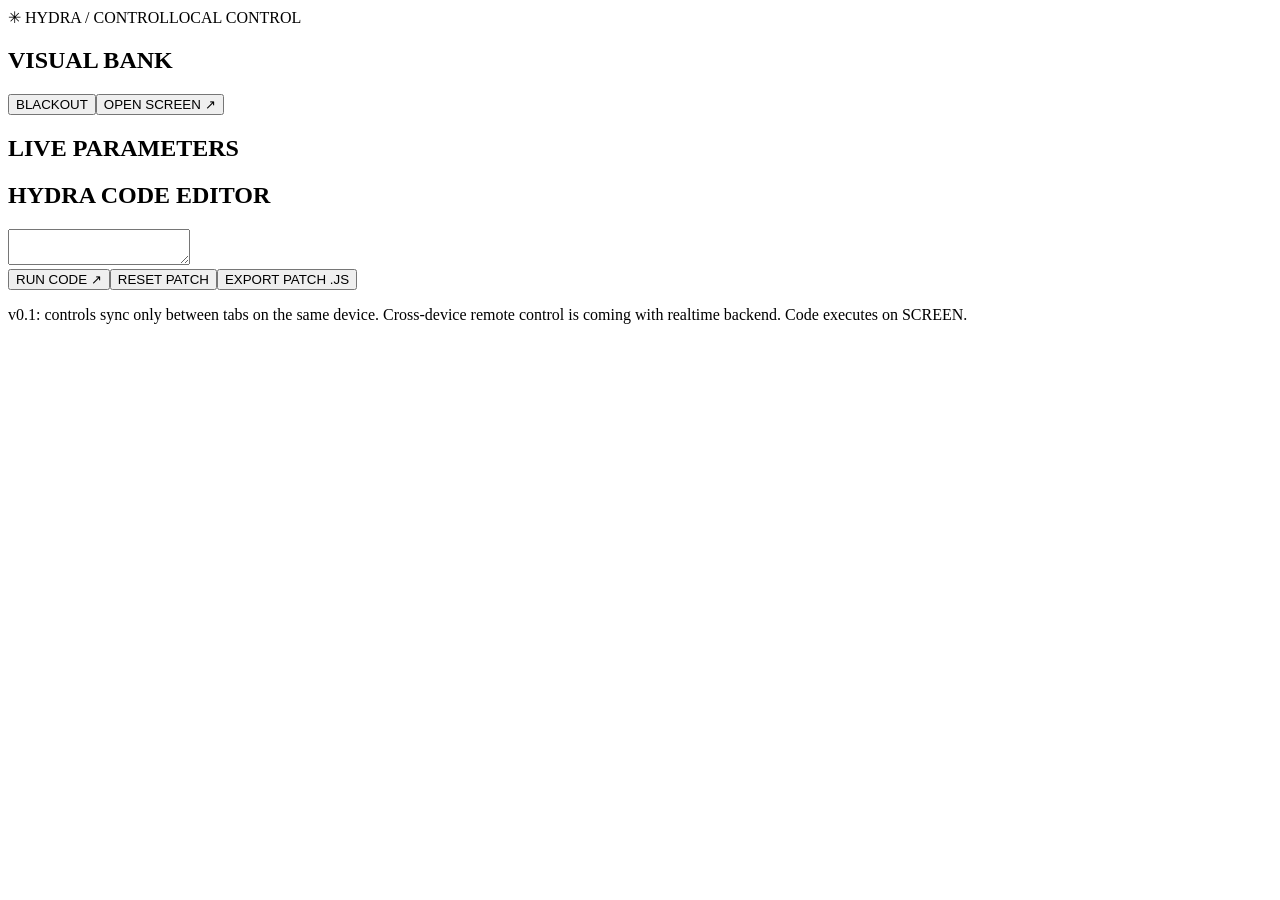
==== control/index.html @ 58c68cfe "feat: add Hydra visual bank starter - control/index.html" ====
<!doctype html><html lang="it"><head><meta charset="UTF-8"><meta name="viewport" content="width=device-width,initial-scale=1"><title>HYDRA / CONTROL</title><link rel="stylesheet" href="./style.css"></head><body><header><span>✳ HYDRA / CONTROL</span><span id="connection">LOCAL CONTROL</span></header><main><section><h1>VISUAL BANK</h1><div id="patches"></div><div class="buttons"><button id="blackout">BLACKOUT</button><button id="open-screen">OPEN SCREEN ↗</button></div></section><section><h2>LIVE PARAMETERS</h2><div id="sliders"></div><h2>HYDRA CODE EDITOR</h2><textarea id="code" spellcheck="false" aria-label="Hydra code"></textarea><div class="buttons"><button id="run">RUN CODE ↗</button><button id="reset">RESET PATCH</button><button id="save">EXPORT PATCH .JS</button></div><p class="hint">v0.1: controls sync only between tabs on the same device. Cross-device remote control is coming with realtime backend. Code executes on SCREEN.</p></section></main><script type="module" src="./control.js"></script></body></html>
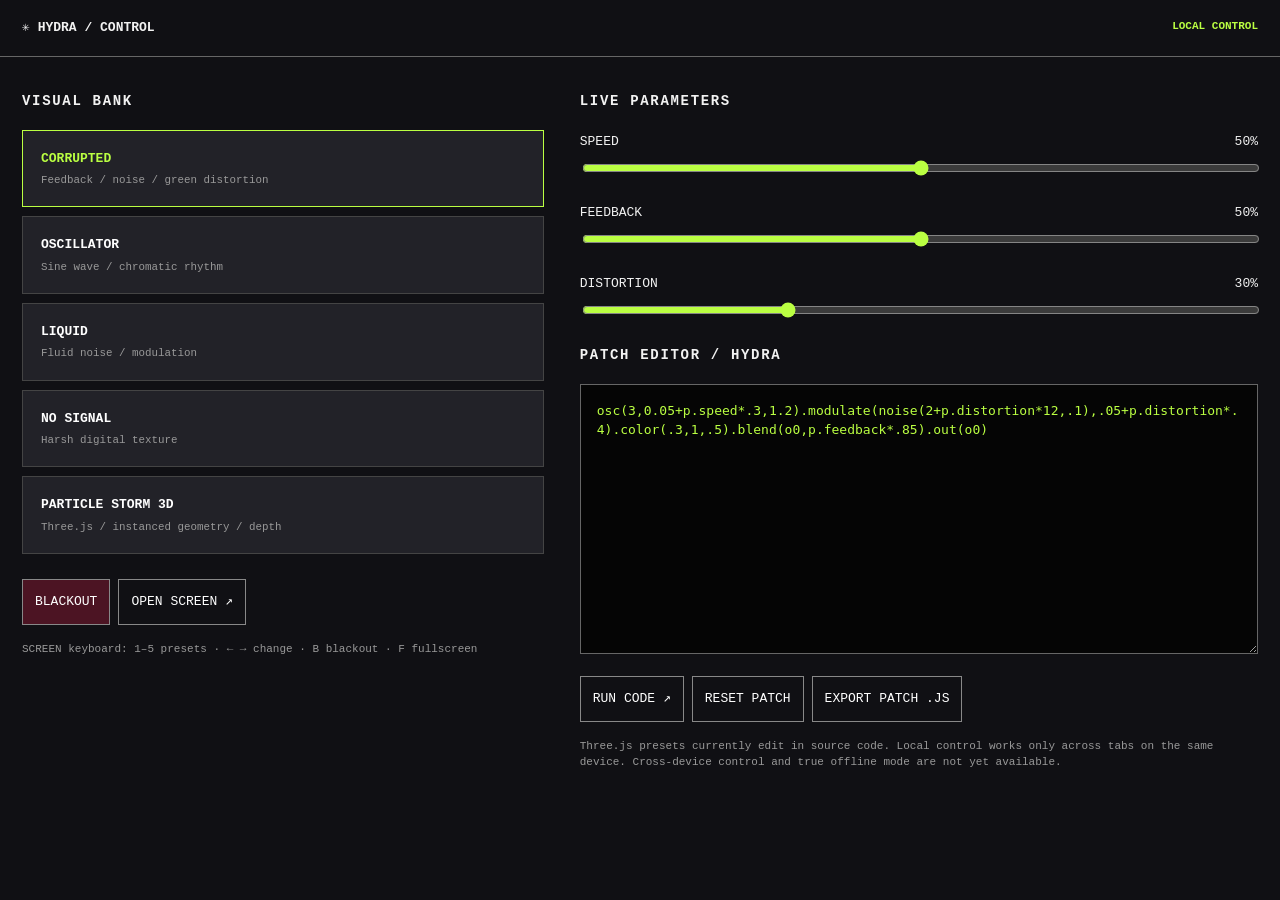
==== commit ff91c804: "feat: add Three.js engine and keyboard failsafe" ====
--- a/control/index.html
+++ b/control/index.html
@@ -1 +1 @@
-<!doctype html><html lang="it"><head><meta charset="UTF-8"><meta name="viewport" content="width=device-width,initial-scale=1"><title>HYDRA / CONTROL</title><link rel="stylesheet" href="./style.css"></head><body><header><span>✳ HYDRA / CONTROL</span><span id="connection">LOCAL CONTROL</span></header><main><section><h1>VISUAL BANK</h1><div id="patches"></div><div class="buttons"><button id="blackout">BLACKOUT</button><button id="open-screen">OPEN SCREEN ↗</button></div></section><section><h2>LIVE PARAMETERS</h2><div id="sliders"></div><h2>HYDRA CODE EDITOR</h2><textarea id="code" spellcheck="false" aria-label="Hydra code"></textarea><div class="buttons"><button id="run">RUN CODE ↗</button><button id="reset">RESET PATCH</button><button id="save">EXPORT PATCH .JS</button></div><p class="hint">v0.1: controls sync only between tabs on the same device. Cross-device remote control is coming with realtime backend. Code executes on SCREEN.</p></section></main><script type="module" src="./control.js"></script></body></html>+<!doctype html><html lang="it"><head><meta charset="UTF-8"><meta name="viewport" content="width=device-width,initial-scale=1"><title>HYDRA / CONTROL</title><link rel="stylesheet" href="./style.css"></head><body><header><span>✳ HYDRA / CONTROL</span><span id="connection">LOCAL CONTROL</span></header><main><section><h1>VISUAL BANK</h1><div id="patches"></div><div class="buttons"><button id="blackout">BLACKOUT</button><button id="open-screen">OPEN SCREEN ↗</button></div><p class="hint">SCREEN keyboard: 1–5 presets · ← → change · B blackout · F fullscreen</p></section><section><h2>LIVE PARAMETERS</h2><div id="sliders"></div><h2>PATCH EDITOR / HYDRA</h2><textarea id="code" spellcheck="false" aria-label="Hydra code"></textarea><div class="buttons"><button id="run">RUN CODE ↗</button><button id="reset">RESET PATCH</button><button id="save">EXPORT PATCH .JS</button></div><p class="hint">Three.js presets currently edit in source code. Local control works only across tabs on the same device. Cross-device control and true offline mode are not yet available.</p></section></main><script type="module" src="./control.js"></script></body></html>
--- a/control/style.css
+++ b/control/style.css
@@ -0,0 +1 @@
+:root{color-scheme:dark}*{box-sizing:border-box}body{margin:0;background:#101014;color:#f2f2f2;font:13px/1.5 'Courier New',monospace}header{padding:18px 22px;border-bottom:1px solid #666;display:flex;justify-content:space-between;gap:12px;font-weight:bold}#connection{color:#baff42;font-size:11px}main{padding:22px;display:grid;grid-template-columns:1fr 1.3fr;gap:36px}h1,h2{font-size:14px;letter-spacing:.12em;margin:12px 0 18px}.patch{width:100%;text-align:left;background:#222228;border:1px solid #444;color:white;padding:18px;margin-bottom:9px;cursor:pointer}.patch.active{border-color:#baff42;color:#baff42}.patch small{display:block;color:#999;margin-top:4px}.buttons{display:flex;gap:8px;flex-wrap:wrap;margin:16px 0}button{font:inherit;cursor:pointer} .buttons button{border:1px solid #888;background:transparent;color:#fff;padding:12px}button:hover{border-color:#baff42;color:#baff42}#blackout{background:#4c1423}.param{margin:20px 0}.param label{display:flex;justify-content:space-between}input[type=range]{width:100%;accent-color:#baff42;margin-top:9px}textarea{width:100%;min-height:270px;background:#050505;border:1px solid #666;color:#baff42;padding:16px;font:13px/1.5 monospace;resize:vertical}.hint{color:#999;font-size:11px}@media(max-width:700px){main{display:block;padding:16px}section{margin-bottom:32px}textarea{min-height:220px}header{padding:14px}}
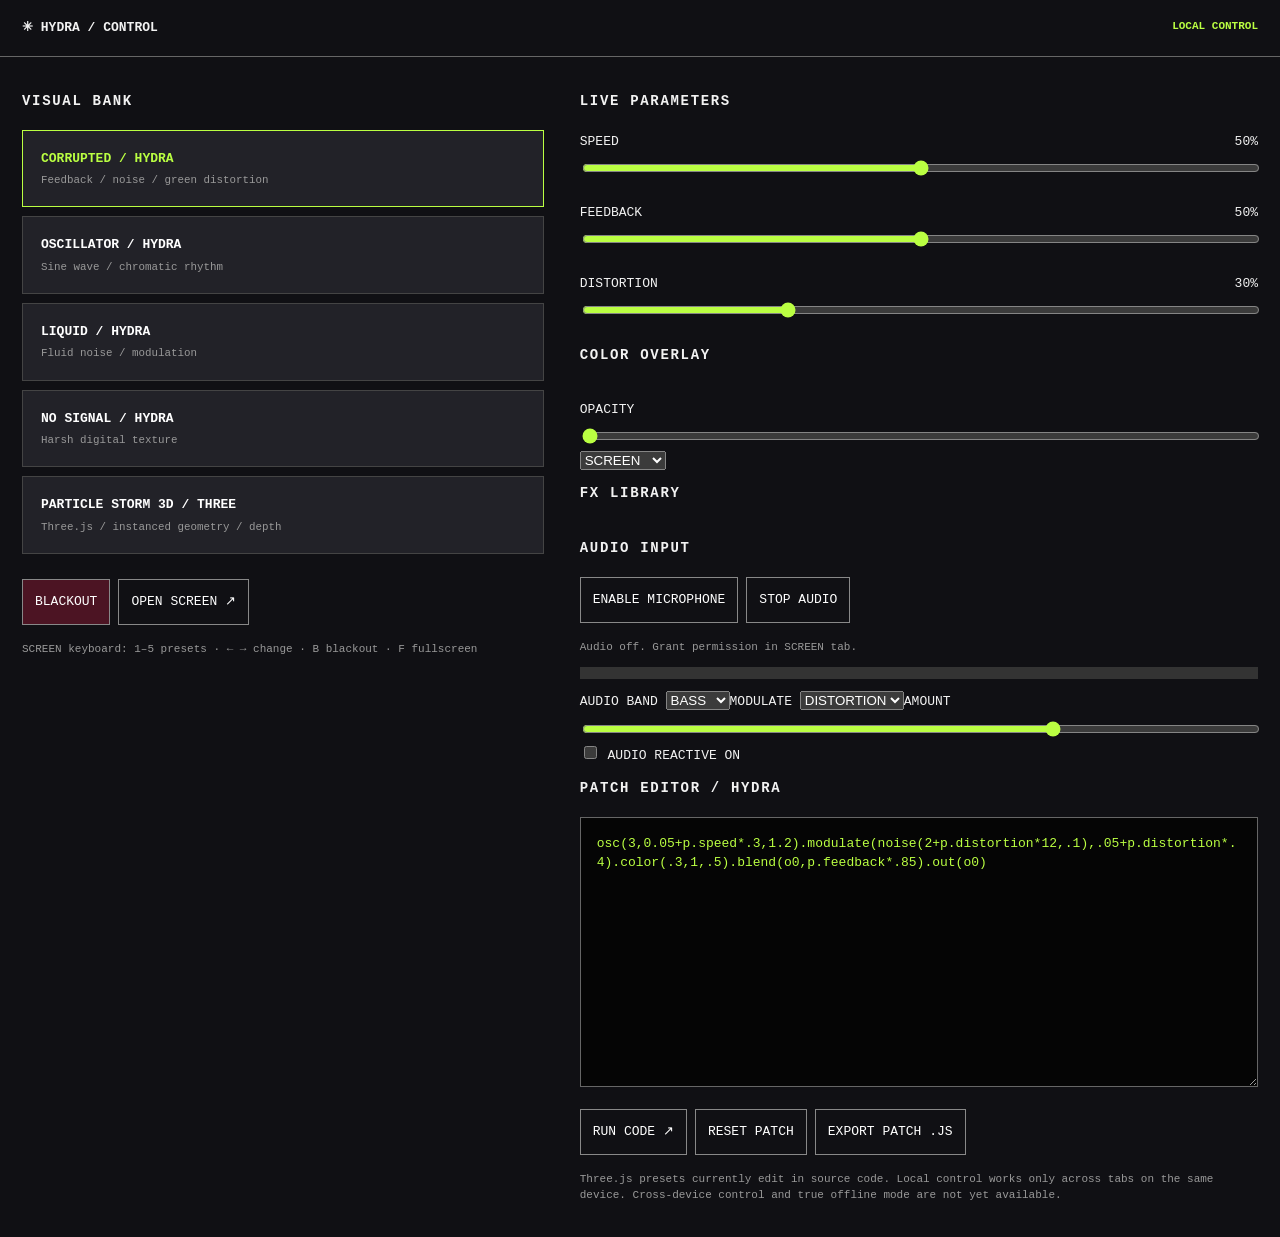
==== commit ad3c00e4: "feat: add color FX and audio controls to live UI" ====
--- a/control/index.html
+++ b/control/index.html
@@ -1 +1 @@
-<!doctype html><html lang="it"><head><meta charset="UTF-8"><meta name="viewport" content="width=device-width,initial-scale=1"><title>HYDRA / CONTROL</title><link rel="stylesheet" href="./style.css"></head><body><header><span>✳ HYDRA / CONTROL</span><span id="connection">LOCAL CONTROL</span></header><main><section><h1>VISUAL BANK</h1><div id="patches"></div><div class="buttons"><button id="blackout">BLACKOUT</button><button id="open-screen">OPEN SCREEN ↗</button></div><p class="hint">SCREEN keyboard: 1–5 presets · ← → change · B blackout · F fullscreen</p></section><section><h2>LIVE PARAMETERS</h2><div id="sliders"></div><h2>PATCH EDITOR / HYDRA</h2><textarea id="code" spellcheck="false" aria-label="Hydra code"></textarea><div class="buttons"><button id="run">RUN CODE ↗</button><button id="reset">RESET PATCH</button><button id="save">EXPORT PATCH .JS</button></div><p class="hint">Three.js presets currently edit in source code. Local control works only across tabs on the same device. Cross-device control and true offline mode are not yet available.</p></section></main><script type="module" src="./control.js"></script></body></html>+<!doctype html><html lang="it"><head><meta charset="UTF-8"><meta name="viewport" content="width=device-width,initial-scale=1"><title>HYDRA / CONTROL</title><link rel="stylesheet" href="./style.css"></head><body><header><span>✳ HYDRA / CONTROL</span><span id="connection">LOCAL CONTROL</span></header><main><section><h1>VISUAL BANK</h1><div id="patches"></div><div class="buttons"><button id="blackout">BLACKOUT</button><button id="open-screen">OPEN SCREEN ↗</button></div><p class="hint">SCREEN keyboard: 1–5 presets · ← → change · B blackout · F fullscreen</p></section><section><h2>LIVE PARAMETERS</h2><div id="sliders"></div><h2>COLOR OVERLAY</h2><div id="colors" class="buttons"></div><label>OPACITY <input id="overlay-opacity" type="range" min="0" max="100" value="0"></label><select id="blend"><option value="screen">SCREEN</option><option value="multiply">MULTIPLY</option><option value="add">ADD</option></select><h2>FX LIBRARY</h2><div id="effects" class="buttons"></div><h2>AUDIO INPUT</h2><div class="buttons"><button id="mic-start">ENABLE MICROPHONE</button><button id="mic-stop">STOP AUDIO</button></div><div id="audio-status" class="hint">Audio off. Grant permission in SCREEN tab.</div><div id="meter" style="height:12px;background:#333;margin:12px 0"><div id="meter-fill" style="width:0%;height:100%;background:#baff42"></div></div><label>AUDIO BAND <select id="audio-band"><option value="bass">BASS</option><option value="mid">MID</option><option value="high">HIGH</option><option value="level">LEVEL</option></select></label><label>MODULATE <select id="audio-target"><option value="distortion">DISTORTION</option><option value="speed">SPEED</option><option value="feedback">FEEDBACK</option></select></label><label>AMOUNT <input id="audio-amount" type="range" min="0" max="100" value="70"></label><label><input id="audio-enabled" type="checkbox"> AUDIO REACTIVE ON</label><h2>PATCH EDITOR / HYDRA</h2><textarea id="code" spellcheck="false" aria-label="Hydra code"></textarea><div class="buttons"><button id="run">RUN CODE ↗</button><button id="reset">RESET PATCH</button><button id="save">EXPORT PATCH .JS</button></div><p class="hint">Three.js presets currently edit in source code. Local control works only across tabs on the same device. Cross-device control and true offline mode are not yet available.</p></section></main><script type="module" src="./control.js"></script></body></html>
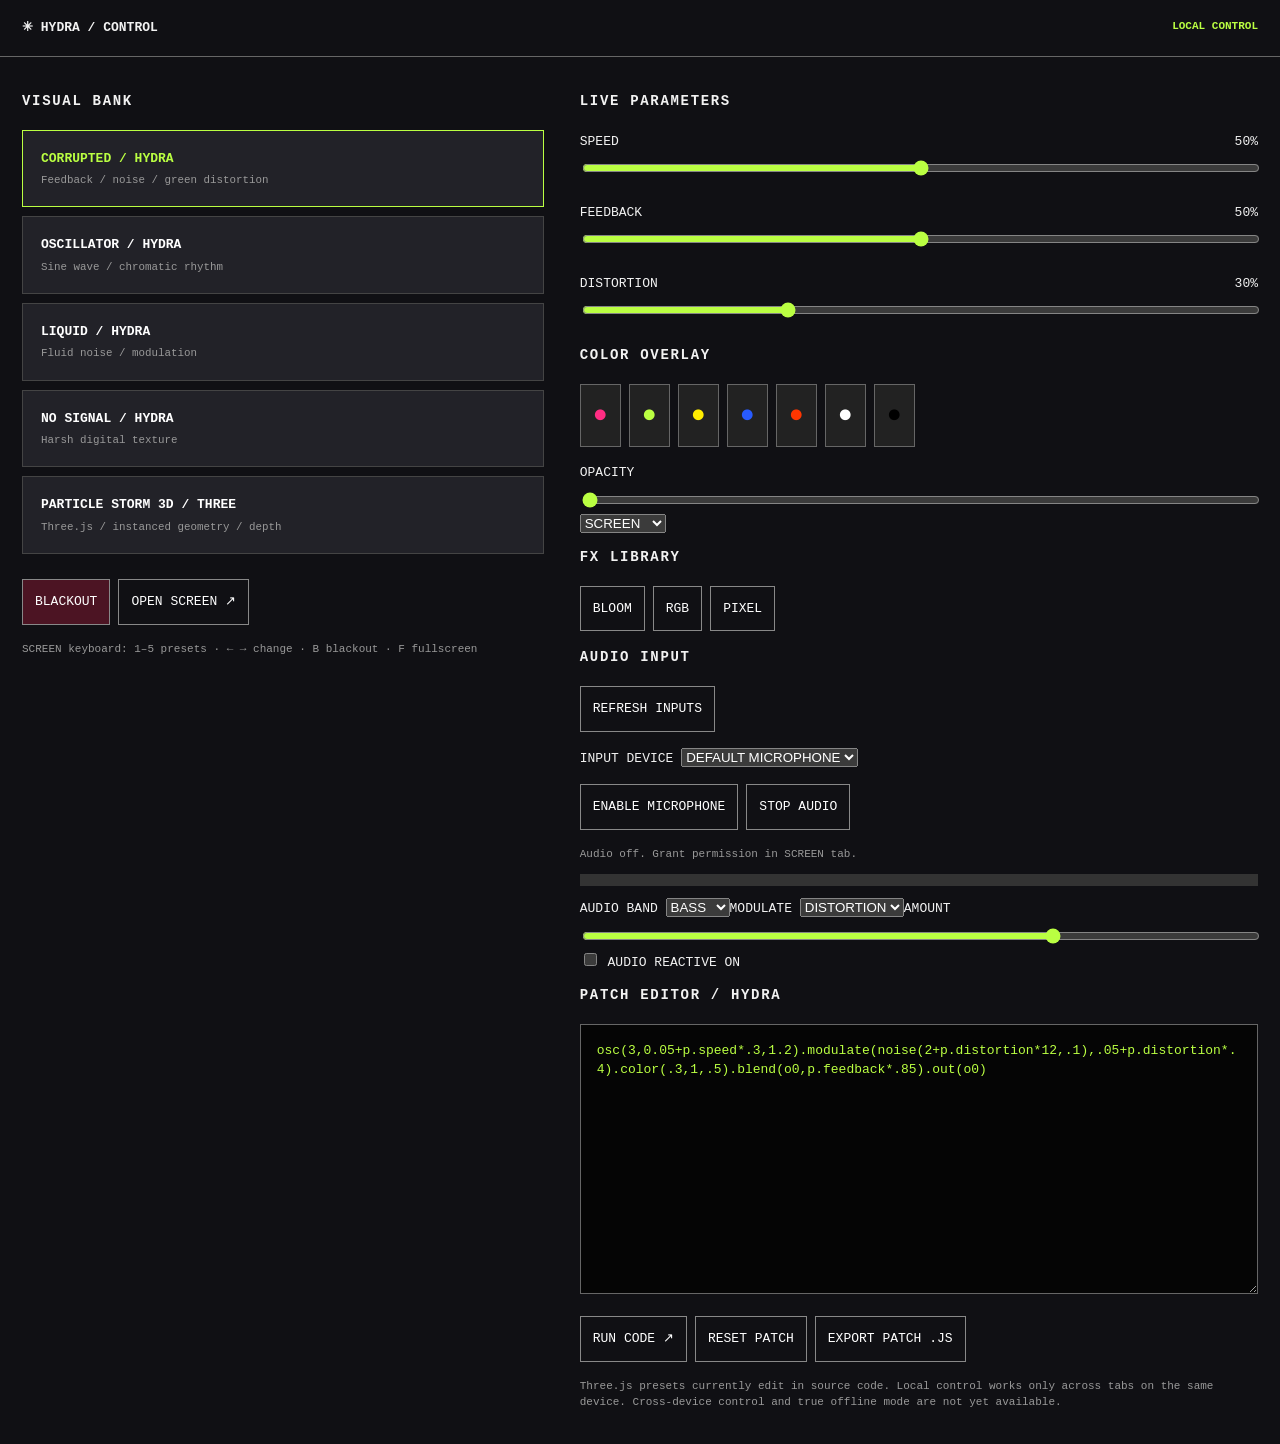
==== commit 3fd38b06: "fix: select available audio input devices" ====
--- a/control/index.html
+++ b/control/index.html
@@ -1 +1 @@
-<!doctype html><html lang="it"><head><meta charset="UTF-8"><meta name="viewport" content="width=device-width,initial-scale=1"><title>HYDRA / CONTROL</title><link rel="stylesheet" href="./style.css"></head><body><header><span>✳ HYDRA / CONTROL</span><span id="connection">LOCAL CONTROL</span></header><main><section><h1>VISUAL BANK</h1><div id="patches"></div><div class="buttons"><button id="blackout">BLACKOUT</button><button id="open-screen">OPEN SCREEN ↗</button></div><p class="hint">SCREEN keyboard: 1–5 presets · ← → change · B blackout · F fullscreen</p></section><section><h2>LIVE PARAMETERS</h2><div id="sliders"></div><h2>COLOR OVERLAY</h2><div id="colors" class="buttons"></div><label>OPACITY <input id="overlay-opacity" type="range" min="0" max="100" value="0"></label><select id="blend"><option value="screen">SCREEN</option><option value="multiply">MULTIPLY</option><option value="add">ADD</option></select><h2>FX LIBRARY</h2><div id="effects" class="buttons"></div><h2>AUDIO INPUT</h2><div class="buttons"><button id="mic-start">ENABLE MICROPHONE</button><button id="mic-stop">STOP AUDIO</button></div><div id="audio-status" class="hint">Audio off. Grant permission in SCREEN tab.</div><div id="meter" style="height:12px;background:#333;margin:12px 0"><div id="meter-fill" style="width:0%;height:100%;background:#baff42"></div></div><label>AUDIO BAND <select id="audio-band"><option value="bass">BASS</option><option value="mid">MID</option><option value="high">HIGH</option><option value="level">LEVEL</option></select></label><label>MODULATE <select id="audio-target"><option value="distortion">DISTORTION</option><option value="speed">SPEED</option><option value="feedback">FEEDBACK</option></select></label><label>AMOUNT <input id="audio-amount" type="range" min="0" max="100" value="70"></label><label><input id="audio-enabled" type="checkbox"> AUDIO REACTIVE ON</label><h2>PATCH EDITOR / HYDRA</h2><textarea id="code" spellcheck="false" aria-label="Hydra code"></textarea><div class="buttons"><button id="run">RUN CODE ↗</button><button id="reset">RESET PATCH</button><button id="save">EXPORT PATCH .JS</button></div><p class="hint">Three.js presets currently edit in source code. Local control works only across tabs on the same device. Cross-device control and true offline mode are not yet available.</p></section></main><script type="module" src="./control.js"></script></body></html>+<!doctype html><html lang="it"><head><meta charset="UTF-8"><meta name="viewport" content="width=device-width,initial-scale=1"><title>HYDRA / CONTROL</title><link rel="stylesheet" href="./style.css"></head><body><header><span>✳ HYDRA / CONTROL</span><span id="connection">LOCAL CONTROL</span></header><main><section><h1>VISUAL BANK</h1><div id="patches"></div><div class="buttons"><button id="blackout">BLACKOUT</button><button id="open-screen">OPEN SCREEN ↗</button></div><p class="hint">SCREEN keyboard: 1–5 presets · ← → change · B blackout · F fullscreen</p></section><section><h2>LIVE PARAMETERS</h2><div id="sliders"></div><h2>COLOR OVERLAY</h2><div id="colors" class="buttons"></div><label>OPACITY <input id="overlay-opacity" type="range" min="0" max="100" value="0"></label><select id="blend"><option value="screen">SCREEN</option><option value="multiply">MULTIPLY</option><option value="add">ADD</option></select><h2>FX LIBRARY</h2><div id="effects" class="buttons"></div><h2>AUDIO INPUT</h2><div class="buttons"><button id="audio-refresh">REFRESH INPUTS</button></div><label>INPUT DEVICE <select id="audio-device"><option value="">DEFAULT MICROPHONE</option></select></label><div class="buttons"><button id="mic-start">ENABLE MICROPHONE</button><button id="mic-stop">STOP AUDIO</button></div><div id="audio-status" class="hint">Audio off. Grant permission in SCREEN tab.</div><div id="meter" style="height:12px;background:#333;margin:12px 0"><div id="meter-fill" style="width:0%;height:100%;background:#baff42"></div></div><label>AUDIO BAND <select id="audio-band"><option value="bass">BASS</option><option value="mid">MID</option><option value="high">HIGH</option><option value="level">LEVEL</option></select></label><label>MODULATE <select id="audio-target"><option value="distortion">DISTORTION</option><option value="speed">SPEED</option><option value="feedback">FEEDBACK</option></select></label><label>AMOUNT <input id="audio-amount" type="range" min="0" max="100" value="70"></label><label><input id="audio-enabled" type="checkbox"> AUDIO REACTIVE ON</label><h2>PATCH EDITOR / HYDRA</h2><textarea id="code" spellcheck="false" aria-label="Hydra code"></textarea><div class="buttons"><button id="run">RUN CODE ↗</button><button id="reset">RESET PATCH</button><button id="save">EXPORT PATCH .JS</button></div><p class="hint">Three.js presets currently edit in source code. Local control works only across tabs on the same device. Cross-device control and true offline mode are not yet available.</p></section></main><script type="module" src="./control.js"></script></body></html>
